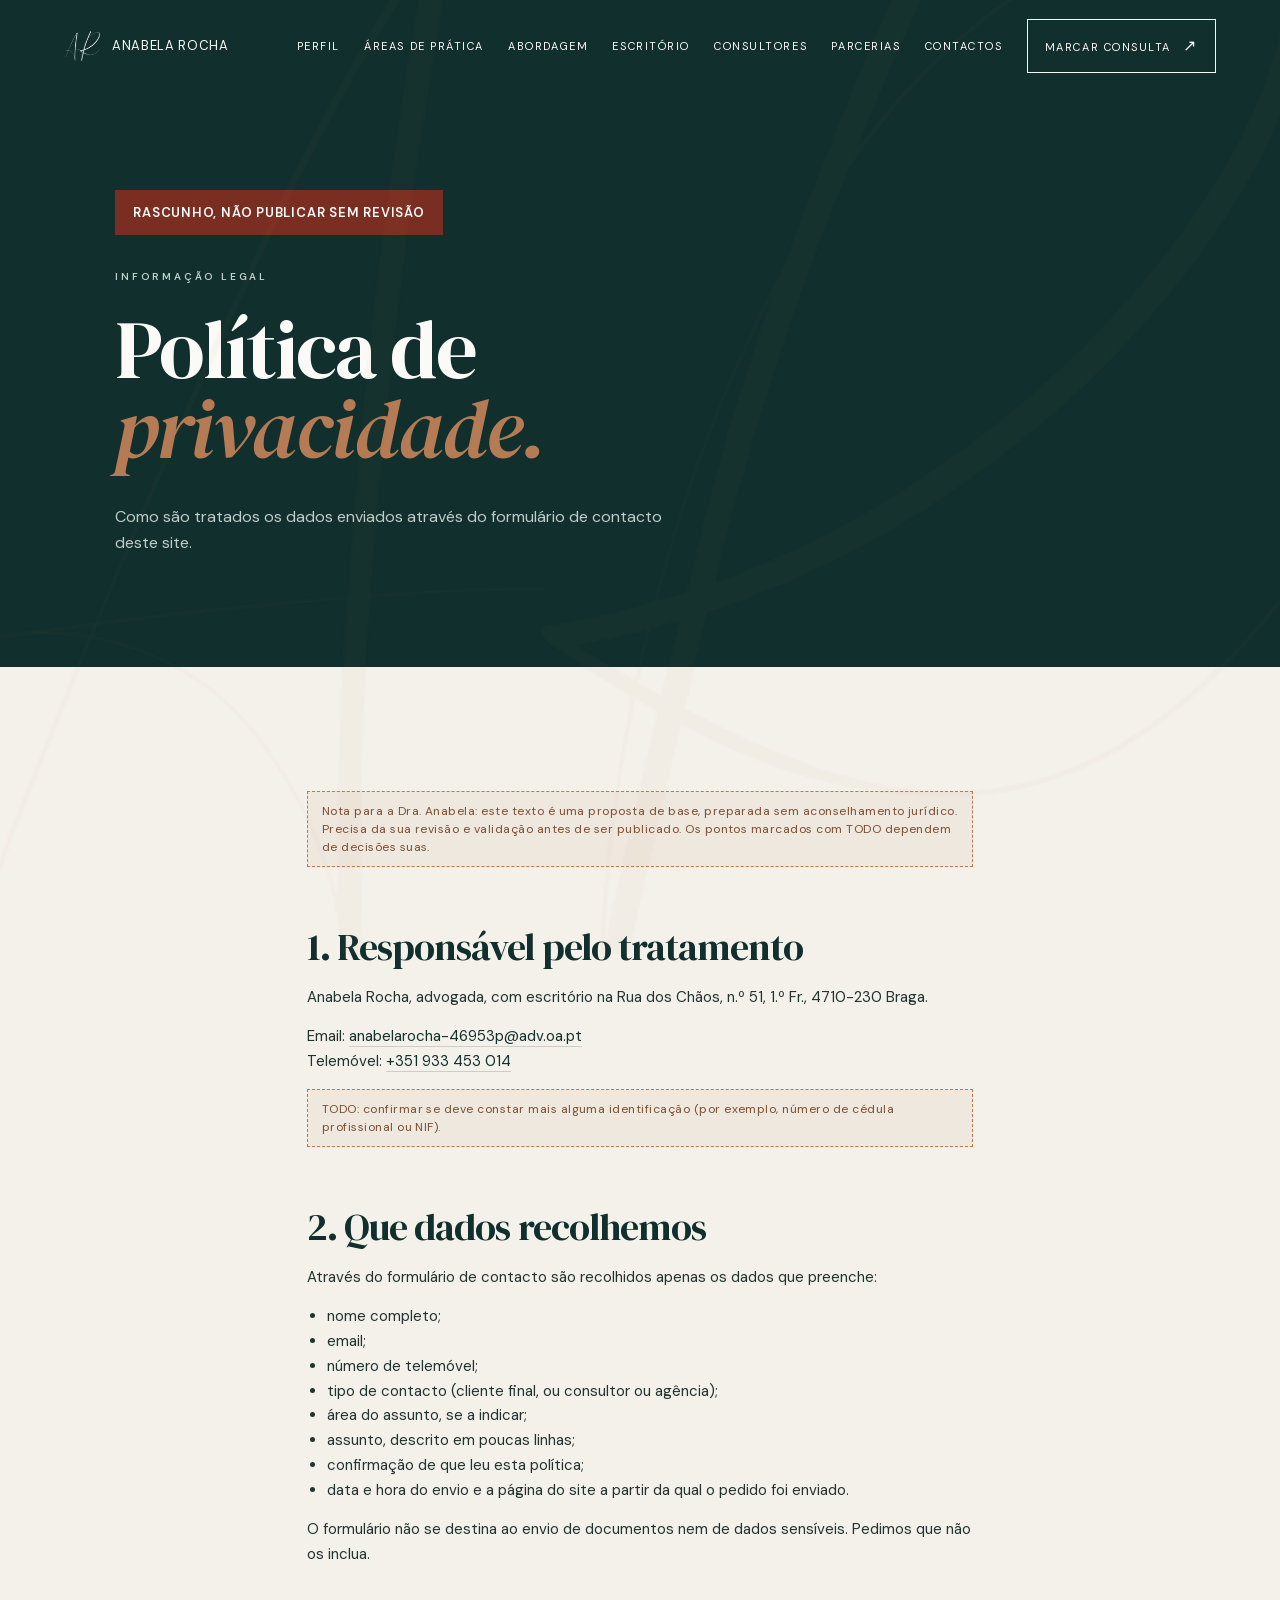
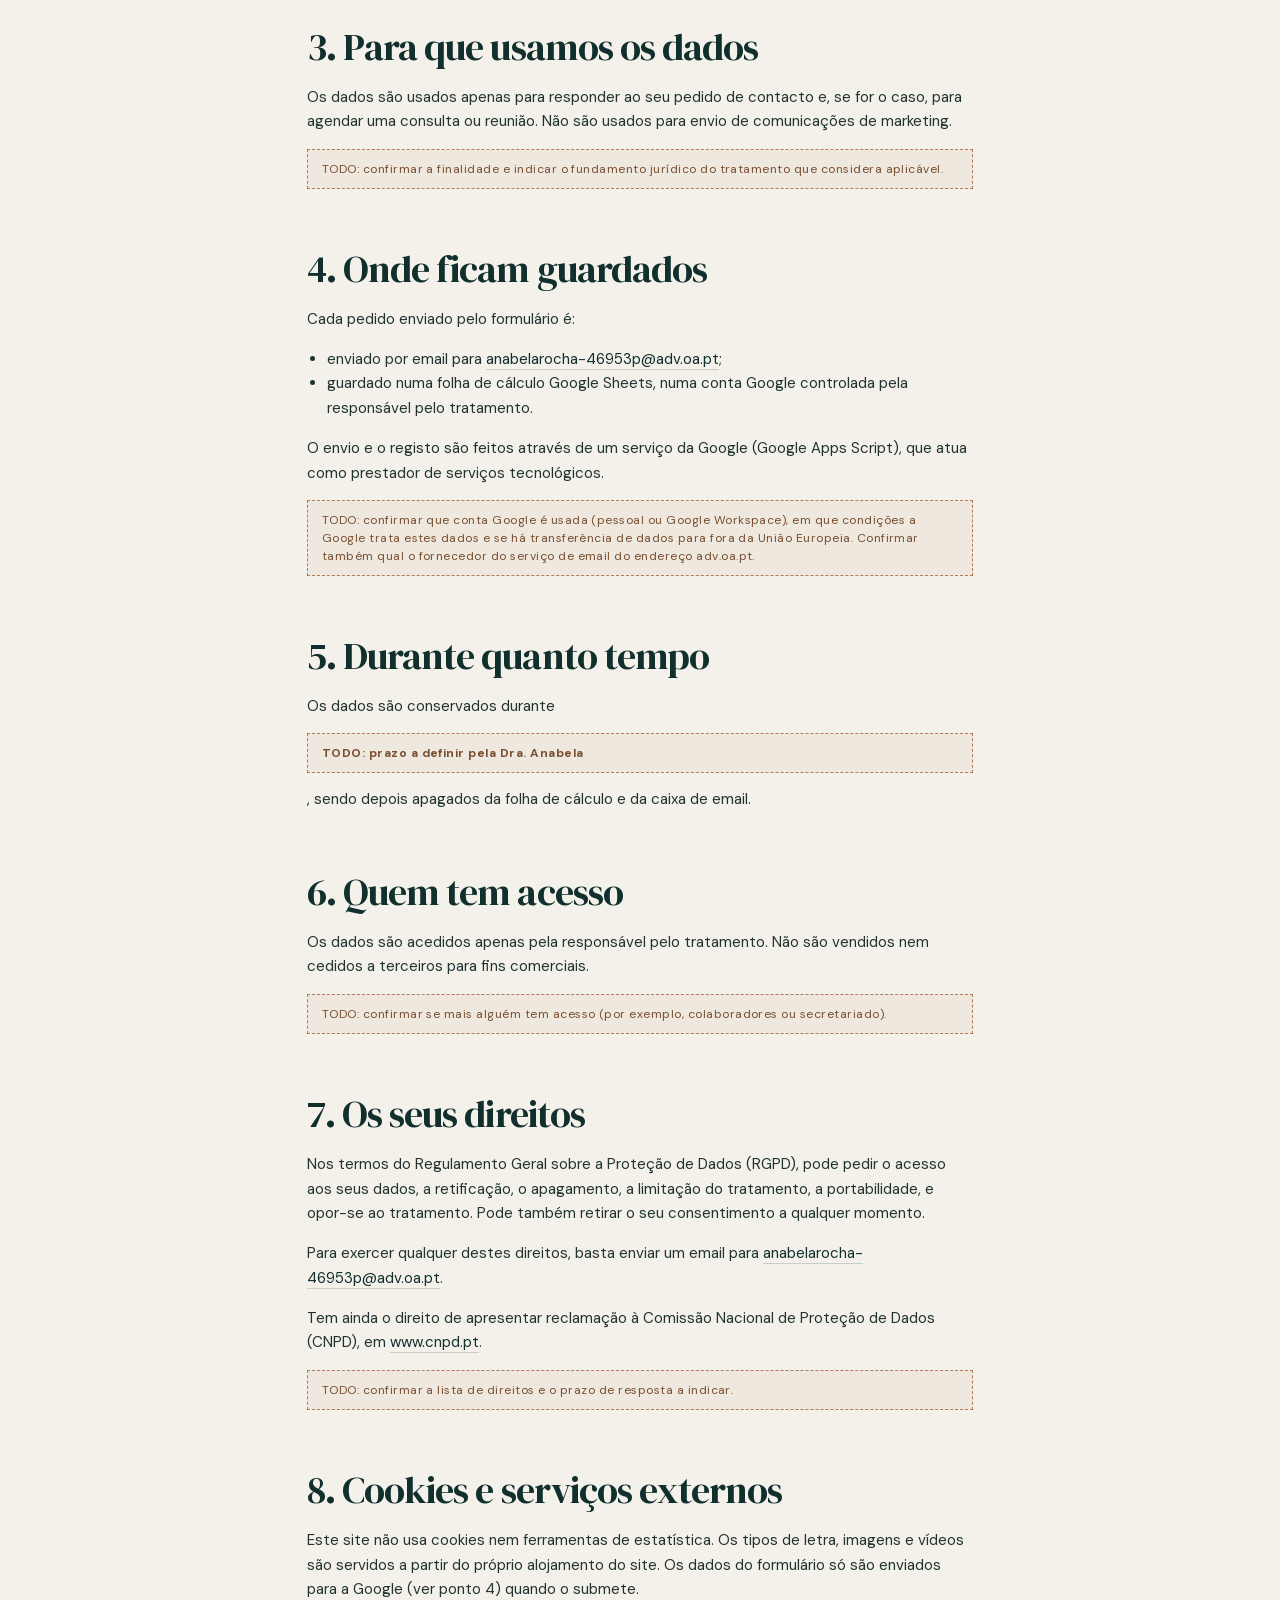
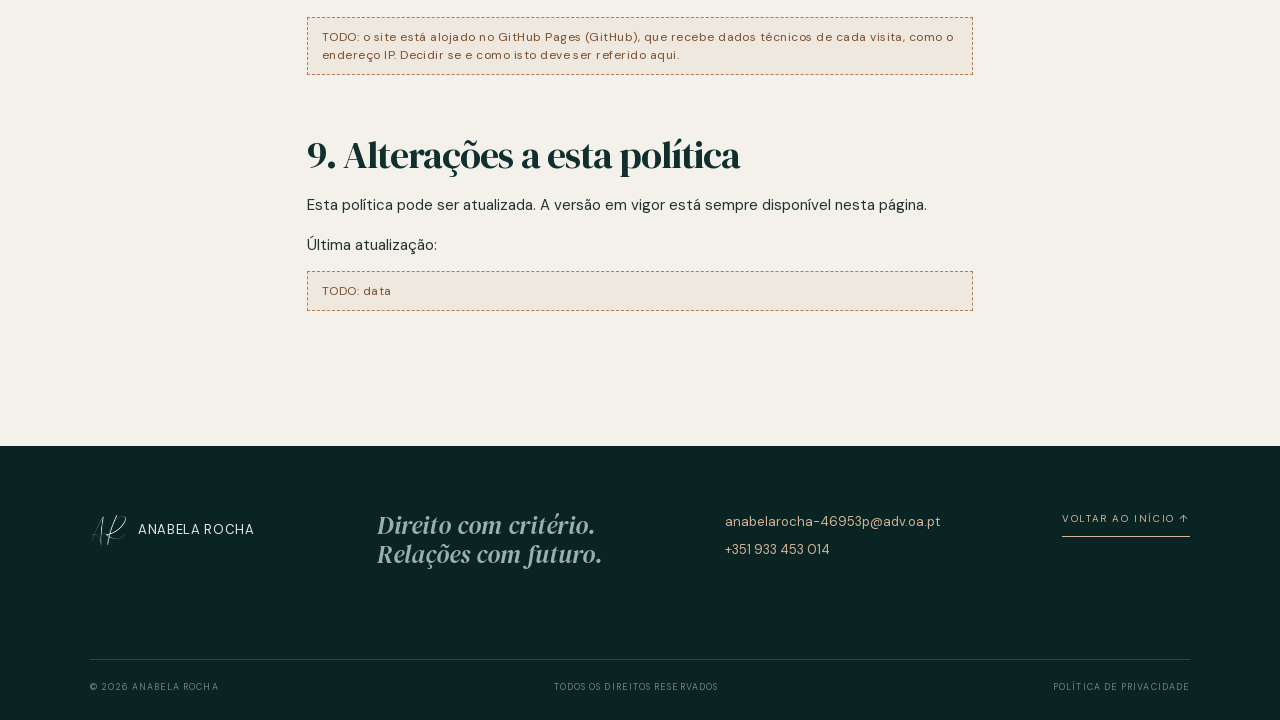
==== privacidade.html @ 93b58cb2 "Add contact form, privacy page and local web assets - Contact form wired to Google Apps Script (endp" ====
<!doctype html>
<html lang="pt-PT">
<head>
  <meta charset="UTF-8" />
  <meta name="viewport" content="width=device-width, initial-scale=1.0" />
  <!-- Rascunho: não indexar enquanto não for revisto pela Dra. Anabela. Retirar esta linha depois da revisão. -->
  <meta name="robots" content="noindex" />
  <meta name="description" content="Política de privacidade do site de Anabela Rocha, advogada." />
  <title>Política de privacidade | Anabela Rocha</title>
  <link rel="stylesheet" href="styles.css" />
</head>
<body>
  <header class="site-header" data-header>
    <a class="wordmark" href="index.html" aria-label="Anabela Rocha, início">
      <img src="assets/monograma-ar-branco.png" alt="" />
      <span class="wordmark-name">Anabela Rocha</span>
    </a>
    <button class="menu-toggle" type="button" aria-expanded="false" aria-controls="site-nav" aria-label="Abrir menu">
      <span></span><span></span>
    </button>
    <nav id="site-nav" class="site-nav" aria-label="Navegação principal">
      <a href="index.html#perfil">Perfil</a>
      <a href="index.html#pratica">Áreas de prática</a>
      <a href="index.html#metodo">Abordagem</a>
      <a href="index.html#escritorio">Escritório</a>
      <a href="index.html#consultores">Consultores</a>
      <a href="index.html#parcerias">Parcerias</a>
      <!-- Opiniões: escondida até a Dra. Anabela validar (limites da Ordem a testemunhos ainda por verificar). <a href="opinioes.html">Opiniões</a> -->
      <a href="index.html#consulta">Contactos</a>
      <a class="nav-cta" href="index.html#consulta">Marcar consulta <span>↗</span></a>
    </nav>
  </header>

  <main>
    <section class="page-hero section-dark">
      <p class="draft-banner">Rascunho, não publicar sem revisão</p>
      <p class="eyebrow light">Informação legal</p>
      <h1>Política de<br /><em>privacidade.</em></h1>
      <p class="lead">Como são tratados os dados enviados através do formulário de contacto deste site.</p>
    </section>

    <article class="page-body">
      <p class="todo">Nota para a Dra. Anabela: este texto é uma proposta de base, preparada sem aconselhamento jurídico. Precisa da sua revisão e validação antes de ser publicado. Os pontos marcados com TODO dependem de decisões suas.</p>

      <h2>1. Responsável pelo tratamento</h2>
      <p>Anabela Rocha, advogada, com escritório na Rua dos Chãos, n.º 51, 1.º Fr., 4710-230 Braga.</p>
      <p>Email: <a href="mailto:anabelarocha-46953p@adv.oa.pt">anabelarocha-46953p@adv.oa.pt</a><br />Telemóvel: <a href="tel:+351933453014">+351 933 453 014</a></p>
      <p class="todo">TODO: confirmar se deve constar mais alguma identificação (por exemplo, número de cédula profissional ou NIF).</p>

      <h2>2. Que dados recolhemos</h2>
      <p>Através do formulário de contacto são recolhidos apenas os dados que preenche:</p>
      <ul>
        <li>nome completo;</li>
        <li>email;</li>
        <li>número de telemóvel;</li>
        <li>tipo de contacto (cliente final, ou consultor ou agência);</li>
        <li>área do assunto, se a indicar;</li>
        <li>assunto, descrito em poucas linhas;</li>
        <li>confirmação de que leu esta política;</li>
        <li>data e hora do envio e a página do site a partir da qual o pedido foi enviado.</li>
      </ul>
      <p>O formulário não se destina ao envio de documentos nem de dados sensíveis. Pedimos que não os inclua.</p>

      <h2>3. Para que usamos os dados</h2>
      <p>Os dados são usados apenas para responder ao seu pedido de contacto e, se for o caso, para agendar uma consulta ou reunião. Não são usados para envio de comunicações de marketing.</p>
      <p class="todo">TODO: confirmar a finalidade e indicar o fundamento jurídico do tratamento que considera aplicável.</p>

      <h2>4. Onde ficam guardados</h2>
      <p>Cada pedido enviado pelo formulário é:</p>
      <ul>
        <li>enviado por email para <a href="mailto:anabelarocha-46953p@adv.oa.pt">anabelarocha-46953p@adv.oa.pt</a>;</li>
        <li>guardado numa folha de cálculo Google Sheets, numa conta Google controlada pela responsável pelo tratamento.</li>
      </ul>
      <p>O envio e o registo são feitos através de um serviço da Google (Google Apps Script), que atua como prestador de serviços tecnológicos.</p>
      <p class="todo">TODO: confirmar que conta Google é usada (pessoal ou Google Workspace), em que condições a Google trata estes dados e se há transferência de dados para fora da União Europeia. Confirmar também qual o fornecedor do serviço de email do endereço adv.oa.pt.</p>

      <h2>5. Durante quanto tempo</h2>
      <p>Os dados são conservados durante <strong class="todo">TODO: prazo a definir pela Dra. Anabela</strong>, sendo depois apagados da folha de cálculo e da caixa de email.</p>

      <h2>6. Quem tem acesso</h2>
      <p>Os dados são acedidos apenas pela responsável pelo tratamento. Não são vendidos nem cedidos a terceiros para fins comerciais.</p>
      <p class="todo">TODO: confirmar se mais alguém tem acesso (por exemplo, colaboradores ou secretariado).</p>

      <h2>7. Os seus direitos</h2>
      <p>Nos termos do Regulamento Geral sobre a Proteção de Dados (RGPD), pode pedir o acesso aos seus dados, a retificação, o apagamento, a limitação do tratamento, a portabilidade, e opor-se ao tratamento. Pode também retirar o seu consentimento a qualquer momento.</p>
      <p>Para exercer qualquer destes direitos, basta enviar um email para <a href="mailto:anabelarocha-46953p@adv.oa.pt">anabelarocha-46953p@adv.oa.pt</a>.</p>
      <p>Tem ainda o direito de apresentar reclamação à Comissão Nacional de Proteção de Dados (CNPD), em <a href="https://www.cnpd.pt" target="_blank" rel="noopener">www.cnpd.pt</a>.</p>
      <p class="todo">TODO: confirmar a lista de direitos e o prazo de resposta a indicar.</p>

      <h2>8. Cookies e serviços externos</h2>
      <p>Este site não usa cookies nem ferramentas de estatística. Os tipos de letra, imagens e vídeos são servidos a partir do próprio alojamento do site. Os dados do formulário só são enviados para a Google (ver ponto 4) quando o submete.</p>
      <p class="todo">TODO: o site está alojado no GitHub Pages (GitHub), que recebe dados técnicos de cada visita, como o endereço IP. Decidir se e como isto deve ser referido aqui.</p>

      <h2>9. Alterações a esta política</h2>
      <p>Esta política pode ser atualizada. A versão em vigor está sempre disponível nesta página.</p>
      <p>Última atualização: <span class="todo">TODO: data</span></p>
    </article>
  </main>

  <footer class="site-footer"><div class="footer-top"><a class="wordmark footer-wordmark" href="index.html"><img src="assets/monograma-ar-branco.png" alt="" /><span class="wordmark-name">Anabela Rocha</span></a><p>Direito com critério.<br />Relações com futuro.</p><div class="footer-contacts"><a href="mailto:anabelarocha-46953p@adv.oa.pt">anabelarocha-46953p@adv.oa.pt</a><a href="tel:+351933453014">+351 933 453 014</a><!-- LinkedIn escondido até haver URL. Para mostrar, trocar o href e tirar este comentário: <a href="TODO-URL-LINKEDIN" target="_blank" rel="noopener">LinkedIn</a> --></div><a class="text-link" href="#">Voltar ao início ↑</a></div><div class="footer-bottom"><span>© 2026 Anabela Rocha</span><span>Todos os direitos reservados</span><a href="privacidade.html" aria-current="page">Política de privacidade</a></div></footer>
  <script src="script.js"></script>
</body>
</html>
---- styles.css ----
@font-face{font-family:'DM Sans';font-style:normal;font-weight:400 700;font-display:swap;src:url(assets/fonts/dm-sans-normal-latin-ext.woff2) format('woff2');unicode-range:U+0100-02BA, U+02BD-02C5, U+02C7-02CC, U+02CE-02D7, U+02DD-02FF, U+0304, U+0308, U+0329, U+1D00-1DBF, U+1E00-1E9F, U+1EF2-1EFF, U+2020, U+20A0-20AB, U+20AD-20C4, U+2113, U+2C60-2C7F, U+A720-A7FF}
@font-face{font-family:'DM Sans';font-style:normal;font-weight:400 700;font-display:swap;src:url(assets/fonts/dm-sans-normal-latin.woff2) format('woff2');unicode-range:U+0000-00FF, U+0131, U+0152-0153, U+02BB-02BC, U+02C6, U+02DA, U+02DC, U+0304, U+0308, U+0329, U+2000-206F, U+20AC, U+2122, U+2191, U+2193, U+2212, U+2215, U+FEFF, U+FFFD}
@font-face{font-family:'DM Serif Display';font-style:italic;font-weight:400;font-display:swap;src:url(assets/fonts/dm-serif-display-italic-latin-ext.woff2) format('woff2');unicode-range:U+0100-02BA, U+02BD-02C5, U+02C7-02CC, U+02CE-02D7, U+02DD-02FF, U+0304, U+0308, U+0329, U+1D00-1DBF, U+1E00-1E9F, U+1EF2-1EFF, U+2020, U+20A0-20AB, U+20AD-20C4, U+2113, U+2C60-2C7F, U+A720-A7FF}
@font-face{font-family:'DM Serif Display';font-style:italic;font-weight:400;font-display:swap;src:url(assets/fonts/dm-serif-display-italic-latin.woff2) format('woff2');unicode-range:U+0000-00FF, U+0131, U+0152-0153, U+02BB-02BC, U+02C6, U+02DA, U+02DC, U+0304, U+0308, U+0329, U+2000-206F, U+20AC, U+2122, U+2191, U+2193, U+2212, U+2215, U+FEFF, U+FFFD}
@font-face{font-family:'DM Serif Display';font-style:normal;font-weight:400;font-display:swap;src:url(assets/fonts/dm-serif-display-normal-latin-ext.woff2) format('woff2');unicode-range:U+0100-02BA, U+02BD-02C5, U+02C7-02CC, U+02CE-02D7, U+02DD-02FF, U+0304, U+0308, U+0329, U+1D00-1DBF, U+1E00-1E9F, U+1EF2-1EFF, U+2020, U+20A0-20AB, U+20AD-20C4, U+2113, U+2C60-2C7F, U+A720-A7FF}
@font-face{font-family:'DM Serif Display';font-style:normal;font-weight:400;font-display:swap;src:url(assets/fonts/dm-serif-display-normal-latin.woff2) format('woff2');unicode-range:U+0000-00FF, U+0131, U+0152-0153, U+02BB-02BC, U+02C6, U+02DA, U+02DC, U+0304, U+0308, U+0329, U+2000-206F, U+20AC, U+2122, U+2191, U+2193, U+2212, U+2215, U+FEFF, U+FFFD}
 .hero-portrait{isolation:isolate;box-shadow:18px 18px 0 rgba(180,123,84,.16)}.hero-portrait::before{content:"";position:absolute;z-index:-1;inset:-13px -13px 13px 13px;border:1px solid rgba(208,177,148,.55);pointer-events:none}.hero-portrait::after{content:"AR · 2026";position:absolute;z-index:3;top:22px;right:-38px;color:#d7b495;font-size:9px;letter-spacing:.18em;writing-mode:vertical-rl;transform:rotate(180deg);opacity:.9}.hero-carousel .carousel-slide::after{content:"";position:absolute;inset:0;border:1px solid rgba(255,255,255,.18);pointer-events:none}.hero-carousel .portrait-caption{padding-left:14px;padding-right:14px;background:linear-gradient(transparent,rgba(7,25,24,.5))}
@media(max-width:760px){.hero-portrait{box-shadow:12px 12px 0 rgba(180,123,84,.16)}.hero-portrait::before{inset:-9px -9px 9px 9px}.hero-portrait::after{right:-27px;top:16px;font-size:8px}}
@media(max-width:760px){.hero-carousel{height:330px}.office-video-secondary{height:270px}.office-video-secondary video{object-position:center 75%}}
 .hero-carousel{height:500px}.hero-carousel .carousel-slide{position:absolute;inset:0;opacity:0;filter:blur(5px);transform:scale(1.025);transition:opacity 1.2s ease,filter 1.2s ease,transform 1.2s ease}.hero-carousel .carousel-slide.is-active{opacity:1;filter:blur(0);transform:scale(1)}.hero-carousel .carousel-slide img{width:100%;height:100%;object-fit:cover;object-position:center center}.office-video-secondary{height:330px}.office-video-secondary video{object-position:center center}
 .office-video-secondary{display:block;position:relative;height:160px;overflow:hidden;background:var(--ink)}.office-video-secondary video{width:100%;height:100%;object-fit:cover;filter:saturate(.82);transition:transform .8s cubic-bezier(.2,.7,.2,1)}.office-video-secondary:hover video{transform:scale(1.04)}.office-video-secondary span{position:absolute;left:18px;bottom:15px;color:var(--white);font-size:9px;letter-spacing:.14em;text-transform:uppercase}
 .scroll-progress{position:fixed;z-index:20;top:0;left:0;width:100%;height:2px;background:var(--copper);transform:scaleX(0);transform-origin:left center;pointer-events:none}
@keyframes float-in{from{opacity:0;transform:translateY(28px)}to{opacity:1;transform:translateY(0)}}.hero-foot{animation:float-in 1.2s .8s both}.hero-portrait{animation:hero-drift 8s ease-in-out infinite alternate}@keyframes hero-drift{from{transform:translateY(0)}to{transform:translateY(-12px)}}.practice-item{transition:padding-left .35s ease,background .35s ease}.practice-item:hover{padding-left:15px;background:rgba(255,255,255,.025)}.principles div{transition:transform .4s ease}.principles div:hover{transform:translateY(-8px)}@media(prefers-reduced-motion:reduce){.hero-portrait,.hero-foot{animation:none}.practice-item,.principles div{transition:none}}
 .office-section{background:var(--paper-warm);overflow:hidden}.office-shell{max-width:1280px;margin:0 auto;padding:125px clamp(24px,6vw,88px) 140px}.office-label{margin-bottom:65px}.office-heading{display:grid;grid-template-columns:1.2fr .8fr;align-items:end;margin-left:14%;margin-bottom:75px}.office-heading h2{font-size:clamp(55px,6vw,88px);color:var(--ink)}.office-heading>p:last-child{max-width:310px;margin:0 0 4px;color:var(--muted)}.office-layout{display:grid;grid-template-columns:1.4fr .6fr;gap:8%;margin-left:14%}.office-media{min-width:0}.office-video-wrap{height:430px;position:relative;overflow:hidden;background:var(--ink)}.office-video-wrap video{width:100%;height:100%;object-fit:cover;opacity:.83;filter:saturate(.75);transition:transform 1.2s cubic-bezier(.2,.7,.2,1)}.office-video-wrap:hover video{transform:scale(1.04)}.media-tag,.media-play{position:absolute;color:var(--white);font-size:10px;letter-spacing:.16em;text-transform:uppercase}.media-tag{left:25px;bottom:22px}.media-play{right:25px;top:22px;color:var(--copper);font-size:17px}.office-photo-grid{display:grid;grid-template-columns:1.3fr .7fr;gap:15px;margin-top:15px}.office-photo-grid img{width:100%;height:160px;object-fit:cover;filter:saturate(.78);transition:filter .4s,transform .7s}.office-photo-grid img:hover{filter:saturate(1);transform:translateY(-6px)}.office-details{display:flex;flex-direction:column;justify-content:space-between;padding:8px 0 0}.office-number{margin:0;color:var(--copper);font:italic 23px/1.1 var(--serif)}.office-address,.office-contact{border-top:1px solid var(--line);padding-top:15px}.office-address h3{margin:25px 0 10px;color:var(--ink);font:normal clamp(25px,2.4vw,34px)/1.1 var(--serif)}.office-address p,.office-contact p{margin:0 0 20px;color:var(--muted);font-size:14px}.office-contact a{color:var(--ink);font-size:13px;border-bottom:1px solid var(--ink)}.map-link{display:inline-block;padding:13px 15px;border:1px solid var(--ink);color:var(--ink);font-size:10px;letter-spacing:.14em;text-transform:uppercase;transition:background .3s,color .3s}.map-link:hover{background:var(--ink);color:var(--white)}.map-link span{margin-left:15px;font-size:15px}.office-section .reveal{transition-duration:1s}.office-section .reveal-delay{transition-delay:.2s}
@media(max-width:760px){.office-shell{padding:85px 24px 95px}.office-heading{display:block;margin-left:0;margin-bottom:55px}.office-heading>p:last-child{margin-top:28px}.office-layout{display:block;margin-left:0}.office-video-wrap{height:330px}.office-photo-grid img{height:125px}.office-details{gap:48px;margin-top:48px}.office-number{font-size:20px}}
 .site-header.scrolled .wordmark img{filter:brightness(0) saturate(100%)}
:root{--ink:#102f2d;--ink-deep:#0a2423;--paper:#f4f1eb;--paper-warm:#e9e4da;--copper:#b47b54;--text:#213330;--muted:#6d7975;--line:rgba(16,47,45,.18);--white:#fbfaf6;--serif:'DM Serif Display',Georgia,serif;--sans:'DM Sans',sans-serif}*{box-sizing:border-box}html{scroll-behavior:smooth}body{margin:0;background:var(--paper);color:var(--text);font-family:var(--sans);font-size:15px;line-height:1.65;-webkit-font-smoothing:antialiased}a{color:inherit;text-decoration:none}img{display:block;max-width:100%}button,input,select,textarea{font:inherit}button{cursor:pointer}.site-header{position:fixed;z-index:10;top:0;left:0;width:100%;height:92px;padding:0 clamp(24px,5vw,76px);display:flex;align-items:center;justify-content:space-between;color:var(--white);transition:background .3s,color .3s,height .3s}.site-header.scrolled{height:72px;background:rgba(244,241,235,.95);backdrop-filter:blur(12px);color:var(--ink);box-shadow:0 1px 0 var(--line)}.wordmark{display:flex;align-items:center;gap:11px}.wordmark-mark{width:35px;height:35px;border:1px solid currentColor;display:grid;place-items:center;font:16px var(--serif);font-style:italic}.wordmark-name{font-size:13px;line-height:1.05;letter-spacing:.05em;text-transform:uppercase}.wordmark-name small{display:block;margin-top:5px;font-size:8px;letter-spacing:.24em;font-weight:500;opacity:.72}.site-nav{display:flex;align-items:center;gap:clamp(16px,1.9vw,34px);font-size:11px;letter-spacing:.14em;text-transform:uppercase}.site-nav>a{white-space:nowrap}.site-nav>a:not(.nav-cta){position:relative}.site-nav>a:not(.nav-cta)::after{content:"";position:absolute;bottom:-7px;left:0;width:0;height:1px;background:currentColor;transition:width .25s}.site-nav>a:not(.nav-cta):hover::after{width:100%}.nav-cta{padding:13px 17px;border:1px solid currentColor}.nav-cta span,.text-link span{margin-left:8px;font-size:16px}.menu-toggle{display:none;background:transparent;border:0;color:currentColor}.hero{min-height:100vh;position:relative;display:grid;grid-template-columns:1.05fr .95fr;align-items:center;padding:150px clamp(24px,9vw,140px) 100px;background:var(--ink);color:var(--white);overflow:hidden}.hero::after{content:"";position:absolute;width:48vw;height:48vw;border:1px solid rgba(255,255,255,.1);border-radius:50%;right:-19vw;top:-14vw}.hero-content{position:relative;z-index:1;max-width:600px}.eyebrow{margin:0 0 24px;color:var(--copper);font-size:10px;font-weight:600;letter-spacing:.28em;text-transform:uppercase}.eyebrow.light{color:#bfcfca}.hero h1,h2{font:normal clamp(54px,7vw,104px)/.93 var(--serif);letter-spacing:-.025em;margin:0}.hero h1 em,h2 em{color:var(--copper);font-style:italic}.hero-intro{max-width:400px;margin:36px 0 32px;color:#c0ceca;font-size:16px;font-weight:400}.text-link{display:inline-block;font-size:11px;letter-spacing:.16em;text-transform:uppercase;border-bottom:1px solid currentColor;padding-bottom:8px}.light-link{color:var(--white)}.hero-aside{justify-self:end;width:min(31vw,400px);position:relative;z-index:1}.hero-portrait{position:relative}.hero-portrait img{width:100%;height:500px;object-fit:cover;filter:saturate(.65) sepia(.1)}.portrait-caption{display:flex;justify-content:space-between;padding:13px 0;color:#a5bcb6;font-size:10px;letter-spacing:.1em;text-transform:uppercase}.hero-foot{position:absolute;bottom:35px;left:clamp(24px,9vw,140px);display:flex;align-items:center;gap:12px;color:#a5bcb6;font-size:9px;letter-spacing:.2em;text-transform:uppercase}.hero-foot>span:first-child{font-size:19px}.hero-foot .line{display:block;width:70px;height:1px;background:#66807a}.section-shell{max-width:1280px;margin:0 auto;padding:130px clamp(24px,6vw,88px)}.section-label{display:flex;gap:15px;align-items:center;margin-bottom:88px;color:var(--muted);font-size:9px;font-weight:600;letter-spacing:.2em;text-transform:uppercase}.section-label span:first-child{color:var(--copper);font:italic 20px var(--serif);letter-spacing:0}.intro{background:var(--paper)}.intro-copy{padding-left:14%;max-width:1000px}.intro h2{font-size:clamp(50px,6.5vw,91px);color:var(--ink)}.intro-grid{display:grid;grid-template-columns:1fr 1fr;gap:70px;max-width:780px;margin:58px 0 0 16%}.intro-grid p{margin:0;color:var(--muted);font-size:15px}.section-dark{background:var(--ink);color:var(--white)}.practice .section-shell{padding-bottom:145px}.light-label{color:#9bb0aa}.practice-heading{display:grid;grid-template-columns:1fr 1fr;align-items:end;margin-left:14%;margin-bottom:90px}.practice-heading h2{font-size:clamp(55px,6vw,88px)}.practice-heading>p:last-child{max-width:330px;margin:0 0 5px;color:#aec1bb}.practice-list{margin-left:14%}.practice-item{display:grid;grid-template-columns:80px 1fr;gap:42px;padding:39px 0;border-top:1px solid rgba(255,255,255,.18);max-width:880px}.practice-item:last-child{border-bottom:1px solid rgba(255,255,255,.18)}.practice-number{color:var(--copper);font:italic 21px var(--serif)}.practice-item h3{margin:0 0 11px;font:normal clamp(25px,3vw,39px) var(--serif)}.practice-item p{max-width:480px;margin:0 0 18px;color:#acc0ba}.practice-item a{color:#e0c4ab;font-size:10px;letter-spacing:.13em;text-transform:uppercase}.method{background:var(--paper-warm)}.method-layout{display:grid;grid-template-columns:1fr 1.25fr;gap:12%;padding-left:14%}.method h2{font-size:clamp(50px,5vw,76px);color:var(--ink)}.large-copy{max-width:500px;margin:0 0 60px;color:var(--ink);font:normal clamp(23px,2.4vw,34px)/1.22 var(--serif)}.principles{display:grid;grid-template-columns:repeat(3,1fr);gap:25px}.principles div{border-top:1px solid var(--line);padding-top:13px}.principles span{color:var(--copper);font-size:10px;letter-spacing:.1em}.principles h3{margin:35px 0 11px;color:var(--ink);font:normal 21px var(--serif)}.principles p{margin:0;color:var(--muted);font-size:13px;line-height:1.5}.contact .section-shell{padding-top:140px;padding-bottom:130px}.contact-layout{display:grid;grid-template-columns:1fr 1fr;gap:15%}.contact-heading h2{font-size:clamp(60px,7vw,100px)}.contact-heading>p:not(.eyebrow){max-width:330px;margin:37px 0;color:#aec1bb}.contact-details{display:flex;flex-direction:column;align-items:flex-start;gap:7px;margin-top:45px;color:#e0c4ab;font-size:13px}.contact-details a{border-bottom:1px solid rgba(224,196,171,.45)}.consult-form{display:flex;flex-direction:column;gap:22px;padding-top:25px}.consult-form label{color:#a4b8b2;font-size:10px;letter-spacing:.16em;text-transform:uppercase}.consult-form input,.consult-form select,.consult-form textarea{display:block;width:100%;margin-top:8px;padding:12px 0;border:0;border-bottom:1px solid rgba(255,255,255,.3);border-radius:0;background:transparent;color:var(--white);outline:0;font-size:14px;letter-spacing:0;text-transform:none;resize:vertical}.consult-form select{color:#a4b8b2}.consult-form option{color:var(--ink)}.consult-form input:focus,.consult-form select:focus,.consult-form textarea:focus{border-bottom-color:var(--copper)}.consult-form input::placeholder,.consult-form textarea::placeholder{color:#718681}.submit-button{align-self:flex-start;margin-top:10px;padding:15px 22px;border:1px solid #d7b495;background:transparent;color:#e8cdb5;font-size:10px;letter-spacing:.15em;text-transform:uppercase}.submit-button:hover{background:#d7b495;color:var(--ink)}.submit-button span{margin-left:20px;font-size:15px}.form-note{margin:0;color:#718681;font-size:11px}.site-footer{padding:65px clamp(24px,6vw,88px) 25px;background:var(--ink-deep);color:#e4e9e4}.footer-top{display:flex;align-items:flex-start;justify-content:space-between;max-width:1100px;margin:0 auto 90px}.footer-wordmark{align-self:flex-start}.footer-top>p{margin:0;color:#9bb0aa;font:italic 25px/1.15 var(--serif)}.footer-top>.text-link{font-size:10px;color:#d2b49a}.footer-bottom{display:flex;justify-content:space-between;max-width:1100px;margin:auto;padding-top:20px;border-top:1px solid rgba(255,255,255,.15);color:#6f8580;font-size:9px;letter-spacing:.12em;text-transform:uppercase}.reveal{opacity:0;transform:translateY(20px);transition:opacity .75s ease,transform .75s ease}.reveal.visible{opacity:1;transform:none}.reveal-delay{transition-delay:.15s}@media(max-width:760px){.site-header{height:75px}.site-header.scrolled{height:65px}.hero{min-height:auto;grid-template-columns:1fr;padding:135px 24px 85px}.hero h1{font-size:57px}.hero-aside{width:72%;margin:60px 0 0 auto}.hero-portrait img{height:330px}.hero-foot{left:24px;bottom:28px}.section-shell{padding:85px 24px}.section-label{margin-bottom:60px}.intro-copy,.practice-heading,.practice-list,.method-layout{padding-left:0;margin-left:0}.intro-grid{grid-template-columns:1fr;gap:18px;margin:42px 0 0}.practice-heading{display:block;margin-bottom:60px}.practice-heading>p:last-child{margin-top:30px}.practice-item{grid-template-columns:38px 1fr;gap:14px}.practice-item h3{font-size:28px}.method-layout{grid-template-columns:1fr;gap:55px}.principles{grid-template-columns:1fr;gap:29px}.principles h3{margin-top:18px}.contact-layout{grid-template-columns:1fr;gap:60px}.contact .section-shell{padding-top:90px;padding-bottom:90px}.footer-top{display:grid;grid-template-columns:1fr 1fr;gap:38px;margin-bottom:65px}.footer-top>.text-link{grid-column:1/-1}.footer-bottom{flex-wrap:wrap;gap:12px}.footer-bottom span:last-child{width:100%}}@media(prefers-reduced-motion:reduce){html{scroll-behavior:auto}.reveal{transition:none}}
@media(prefers-reduced-motion:reduce){html{scroll-behavior:auto}.reveal{transition:none}}
.wordmark img{width:37px;height:37px;object-fit:contain}.visual-story{display:grid;grid-template-columns:1fr 1fr;min-height:680px;background:var(--ink-deep);color:var(--white)}.visual-story-image{min-height:520px}.visual-story-image img{width:100%;height:100%;object-fit:cover;filter:saturate(.75)}.visual-story-copy{align-self:center;padding:70px clamp(30px,7vw,100px)}.visual-story-copy h2{font-size:clamp(50px,5vw,78px)}.visual-story-copy>p:not(.eyebrow){max-width:340px;margin:35px 0;color:#aec1bb}.visual-story-video{grid-column:1/-1;position:relative;height:260px;overflow:hidden;background:#071c1c}.visual-story-video video{width:100%;height:100%;object-fit:cover;opacity:.62;filter:saturate(.7)}.visual-story-video span{position:absolute;left:clamp(24px,6vw,88px);bottom:24px;color:#e3c3a8;font-size:10px;letter-spacing:.15em;text-transform:uppercase}@media(max-width:760px){.visual-story{display:block}.visual-story-image{height:430px;min-height:0}.visual-story-copy{padding:80px 24px}.visual-story-video{height:210px}.visual-story-video span{left:24px}}
@media(max-width:1240px){.site-nav{position:absolute;top:100%;left:0;width:100%;display:none;flex-direction:column;align-items:stretch;gap:0;padding:15px 24px 25px;background:var(--paper);color:var(--ink);box-shadow:0 10px 18px rgba(0,0,0,.08)}.site-nav.open{display:flex}.site-nav>a{padding:14px 0}.site-nav .nav-cta{margin-top:8px;text-align:center}.menu-toggle{display:flex;flex-direction:column;gap:6px}.menu-toggle span{display:block;width:25px;height:1px;background:currentColor}}
body::after{content:"";position:fixed;z-index:5;inset:0;background:url(assets/monograma-ar.png) center/cover no-repeat;opacity:.04;pointer-events:none;transform:translate3d(0,calc(var(--scroll,0) * -6vh),0) scale(1.12) rotate(calc(var(--scroll,0) * 3deg))}
.todo{margin:0;padding:10px 14px;border:1px dashed var(--copper);color:#e0c4ab;font-size:12px;letter-spacing:.04em;line-height:1.5}.visual-story-placeholder{display:grid;place-items:center;padding:30px;background:repeating-linear-gradient(135deg,#0f2f2e 0 14px,#123634 14px 28px);text-align:center}
.form-trap{position:absolute;left:-9999px;width:1px;height:1px;overflow:hidden}.consult-form{position:relative}.form-field .field-hint{margin:8px 0 0;color:#d7b495;font-size:12px}.consult-form .consent{display:flex;gap:12px;align-items:flex-start;font-size:12px;letter-spacing:.02em;line-height:1.5;text-transform:none}.consult-form .consent input{width:auto;flex:none;margin:3px 0 0;accent-color:var(--copper)}.consent a{color:#e0c4ab;border-bottom:1px solid rgba(224,196,171,.45)}.submit-button:disabled{opacity:.6;cursor:wait}.form-note{font-size:12px}.form-note.is-success{color:#d7b495}.form-note.is-error{color:#f2b2a8}
.footer-contacts{display:flex;flex-direction:column;gap:6px;color:#d2b49a;font-size:13px}.footer-contacts a:hover,.footer-bottom a:hover{color:var(--white)}@media(max-width:760px){.footer-contacts{grid-column:1/-1;word-break:break-word}.contact-details{word-break:break-word}}
.page-hero{padding:190px clamp(24px,9vw,140px) 110px}.page-hero h1{max-width:900px;margin:0;font:normal clamp(50px,6.5vw,96px)/.95 var(--serif);letter-spacing:-.025em}.page-hero h1 em{color:var(--copper);font-style:italic}.page-hero .lead{max-width:560px;margin:36px 0 0;color:#c0ceca;font-size:16px}.page-hero .todo{display:inline-block;margin-top:28px}.page-body{max-width:820px;margin:0 auto;padding:110px clamp(24px,6vw,88px) 120px;color:var(--text)}.page-body h2{margin:60px 0 16px;color:var(--ink);font-size:clamp(28px,3vw,38px);line-height:1.1}.page-body h2:first-child{margin-top:0}.page-body ul{padding-left:20px}.page-body a{color:var(--ink);border-bottom:1px solid var(--line)}.page-body .todo{display:block;margin:14px 0;color:#7a4f31;background:rgba(180,123,84,.08)}.draft-banner{display:inline-block;margin:0 0 34px;padding:12px 18px;background:#7a2e22;color:#fff;font-size:13px;font-weight:600;letter-spacing:.06em;text-transform:uppercase}.consultant-points{display:grid;gap:18px;max-width:640px;margin:40px 0 0;padding:0;list-style:none}.consultant-points li{padding-left:28px;border-left:1px solid var(--copper);color:#d6e0dc}@media(max-width:760px){.page-hero{padding:140px 24px 80px}.page-hero h1{font-size:48px}.page-body{padding:80px 24px 90px}}
.office-photo-grid.office-video-secondary{display:block}
.consultants .section-shell{padding-bottom:140px}.consultants-layout{display:grid;grid-template-columns:1fr 1fr;gap:10%;margin-left:14%}.consultants h2{font-size:clamp(50px,5.5vw,82px)}.consultants .lead{max-width:460px;margin:0;color:#c0ceca;font-size:16px}.consultants .consultant-points{margin:34px 0 42px}.consultants-copy .todo{display:inline-block;margin-top:34px}.partners{background:var(--paper)}.partners-copy{padding-left:14%}.partners h2{font-size:clamp(50px,6vw,88px);color:var(--ink)}.partners .todo{display:inline-block;margin-top:40px;color:#7a4f31;background:rgba(180,123,84,.08)}@media(max-width:760px){.consultants-layout{display:block;margin-left:0}.consultants-copy{margin-top:45px}.partners-copy{padding-left:0}}
.split .word{display:inline-block;overflow:hidden;vertical-align:top;padding:.16em .1em .2em;margin:-.16em -.1em -.2em}.split .word>span{display:inline-block;transform:translateY(135%) rotate(4deg);transform-origin:left top;transition:transform 1.15s cubic-bezier(.19,1,.22,1);transition-delay:calc(var(--i) * 65ms)}.split.is-in .word>span{transform:none}
.section-label::after{content:"";width:0;height:1px;background:var(--copper);transition:width 1.3s cubic-bezier(.19,1,.22,1) .35s}.section-label.is-in::after{width:72px}
.media-reveal{clip-path:inset(0 0 100% 0);transition:clip-path 1.5s cubic-bezier(.77,0,.18,1)}.media-reveal>video,.media-reveal>img,.media-reveal>p{transform:scale(1.15);transition:transform 2s cubic-bezier(.19,1,.22,1)}.media-reveal.is-in{clip-path:inset(0)}.media-reveal:where(.is-in)>video,.media-reveal:where(.is-in)>img,.media-reveal:where(.is-in)>p{transform:none}
.has-glow{background-image:radial-gradient(140px circle at var(--mx,-999px) var(--my,-999px),rgba(180,123,84,.06),rgba(180,123,84,.02) 35%,transparent 55%)}
.magnetic{transition:transform .35s cubic-bezier(.19,1,.22,1),background .3s,color .3s}.hero-aside.visible{transition:transform .8s cubic-bezier(.19,1,.22,1)}
@media(prefers-reduced-motion:reduce){body::after{transform:none}.split .word>span,.media-reveal,.media-reveal>*{transform:none!important;clip-path:none!important;transition:none!important}.section-label::after{transition:none}}
.menu-toggle{padding:14px 10px;margin-right:-10px}.menu-toggle span{transition:transform .3s ease}.menu-open .menu-toggle span:first-child{transform:translateY(3.5px) rotate(45deg)}.menu-open .menu-toggle span:last-child{transform:translateY(-3.5px) rotate(-45deg)}.site-header.menu-open{background:var(--paper);color:var(--ink)}.site-header.menu-open .wordmark img{filter:brightness(0) saturate(100%)}@media(max-width:1240px){.site-nav{max-height:calc(100vh - 75px);overflow-y:auto}}
@media(max-width:760px){.hero-carousel{height:360px}.office-video-secondary{height:220px}.practice .section-shell,.consultants .section-shell{padding-bottom:85px}.site-nav>a{padding:15px 0;font-size:13px}.eyebrow{font-size:11px}.section-label{font-size:10px}.footer-bottom{font-size:10px}.consult-form label{font-size:11px}.consult-form input,.consult-form select,.consult-form textarea{font-size:16px}.consult-form .consent{font-size:13px}.consult-form .consent input{width:22px;height:22px;margin:0}.practice-item a{display:inline-block;padding:12px 0;font-size:11px}.text-link{padding-top:12px}.contact-details a,.footer-contacts a,.footer-bottom a,.office-contact a{display:inline-block;padding:9px 0 5px}.contact-details,.footer-contacts{gap:4px}.footer-wordmark{min-height:44px}}
.consult-form fieldset{display:flex;flex-direction:column;gap:22px;min-width:0;margin:0;padding:0;border:0}.consult-form fieldset[hidden],.form-success[hidden]{display:none}.form-step>legend{position:absolute;width:1px;height:1px;overflow:hidden;clip:rect(0 0 0 0);white-space:nowrap}.choice-fieldset{gap:12px!important}.choice-fieldset>legend{float:left;width:100%;margin-bottom:12px;padding:0;color:#a4b8b2;font-size:10px;letter-spacing:.16em;text-transform:uppercase}.choice-fieldset legend small{font-size:inherit;letter-spacing:inherit;text-transform:none;opacity:.75}.choice-group{display:flex;flex-wrap:wrap;gap:10px}.consult-form .choice{position:relative;font-size:0}.consult-form .choice input{position:absolute;inset:0;width:100%;height:100%;margin:0;padding:0;opacity:0;cursor:pointer}.choice span{display:inline-flex;align-items:center;min-height:44px;padding:10px 16px;border:1px solid rgba(255,255,255,.28);color:#d6e0dc;font-size:13px;letter-spacing:.02em;text-transform:none;transition:background .25s,border-color .25s,color .25s}.choice input:hover+span{border-color:#d7b495}.choice input:checked+span{background:#d7b495;border-color:#d7b495;color:var(--ink)}.choice input:focus-visible+span{outline:2px solid #d7b495;outline-offset:3px}
.form-progress,.form-step-count,.step-back,.step-nav .step-next{display:none}.step-nav{display:flex;align-items:center;gap:14px}.step-back{padding:14px 4px;border:0;background:none;color:#a4b8b2;font-size:11px;letter-spacing:.15em;text-transform:uppercase}.step-back:hover{color:var(--white)}
.is-stepped .form-progress{display:block;height:2px;background:rgba(255,255,255,.14)}.is-stepped .form-progress span{display:block;height:100%;width:33%;background:var(--copper);transition:width .5s cubic-bezier(.19,1,.22,1)}.is-stepped .form-step-count{display:block;margin:-10px 0 0;color:#a4b8b2;font-size:11px;letter-spacing:.16em;text-transform:uppercase}.is-stepped .form-step>legend{position:static;width:auto;height:auto;overflow:visible;clip:auto;white-space:normal;float:left;margin-bottom:22px;padding:0;color:var(--white);font:normal 32px/1.05 var(--serif)}.is-stepped .form-step>legend+*{clear:both}.is-stepped .step-back,.is-stepped .step-nav .step-next{display:inline-flex}.is-stepped .step-nav{margin-top:6px}.is-stepped .step-nav .submit-button{flex:1;justify-content:center;min-height:54px;margin-top:0;align-items:center}.is-stepped .form-step:not([hidden]){animation:step-in .45s cubic-bezier(.19,1,.22,1) both}@keyframes step-in{from{opacity:0;transform:translateX(18px)}to{opacity:1;transform:none}}
.consult-form{scroll-margin-top:90px}.consult-form.is-sent>:not(.form-success){display:none}.form-success{padding:34px 0 10px;border-top:1px solid var(--copper);outline:0;animation:step-in .6s cubic-bezier(.19,1,.22,1) both}.form-success h3{margin:0 0 14px;color:var(--white);font:normal clamp(34px,4vw,48px)/1.05 var(--serif)}.form-success>p:not(.eyebrow){margin:0 0 30px;color:#c0ceca;font-size:16px}.form-success .text-link{border-top:0;border-left:0;border-right:0;background:none;cursor:pointer}
.mobile-cta{display:none}@media(max-width:760px){.mobile-cta{position:fixed;z-index:9;left:0;right:0;bottom:0;display:flex;gap:10px;padding:12px 16px calc(12px + env(safe-area-inset-bottom));background:rgba(10,36,35,.94);backdrop-filter:blur(10px);box-shadow:0 -1px 0 rgba(255,255,255,.08);transform:translateY(110%);transition:transform .5s cubic-bezier(.19,1,.22,1)}.mobile-cta.is-visible{transform:none}.mobile-cta a{display:inline-flex;align-items:center;justify-content:center;min-height:50px;font-size:12px;letter-spacing:.15em;text-transform:uppercase}.mobile-cta-main{position:relative;flex:1;overflow:hidden;background:#d7b495;color:var(--ink);font-weight:600}.mobile-cta-main span{margin-left:10px;font-size:16px}.mobile-cta-main::after{content:"";position:absolute;inset:0;background:linear-gradient(110deg,transparent 30%,rgba(255,255,255,.55) 50%,transparent 70%);transform:translateX(-120%)}.mobile-cta.is-visible .mobile-cta-main::after{animation:cta-shine 1.4s .6s ease-out 1}.mobile-cta-call{padding:0 20px;border:1px solid rgba(215,180,149,.6);color:#e8cdb5}.site-footer{padding-bottom:100px}}@keyframes cta-shine{to{transform:translateX(120%)}}@media(prefers-reduced-motion:reduce){.mobile-cta,.is-stepped .form-progress span{transition:none}.mobile-cta-main::after,.is-stepped .form-step:not([hidden]),.form-success{animation:none!important}}
.consult-form:not(.is-stepped) .form-step:not(:last-of-type) .step-nav{display:none}
.is-stepped .step-nav .submit-button{background:#d7b495;color:var(--ink);font-weight:600}.is-stepped .step-nav .submit-button:hover{background:#e8cdb5}
.visual-story-image img{object-position:82% 60%}
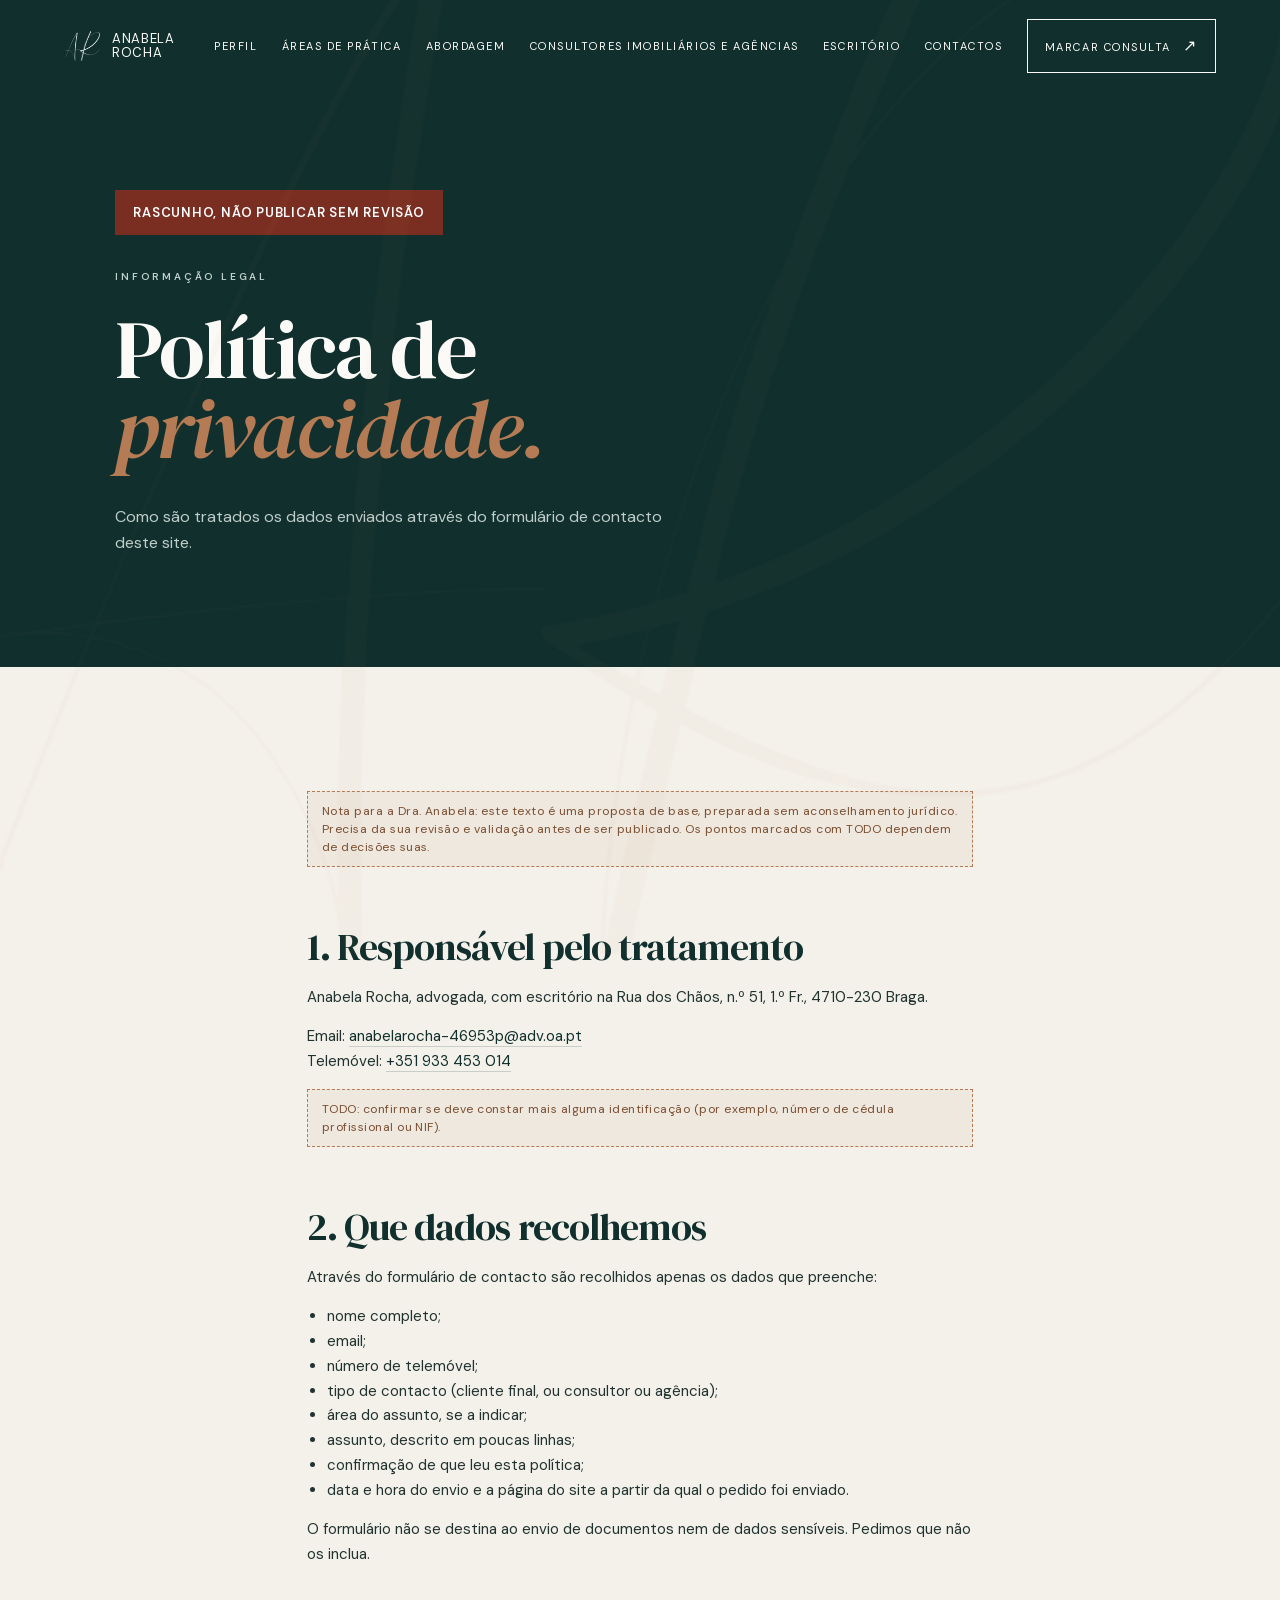
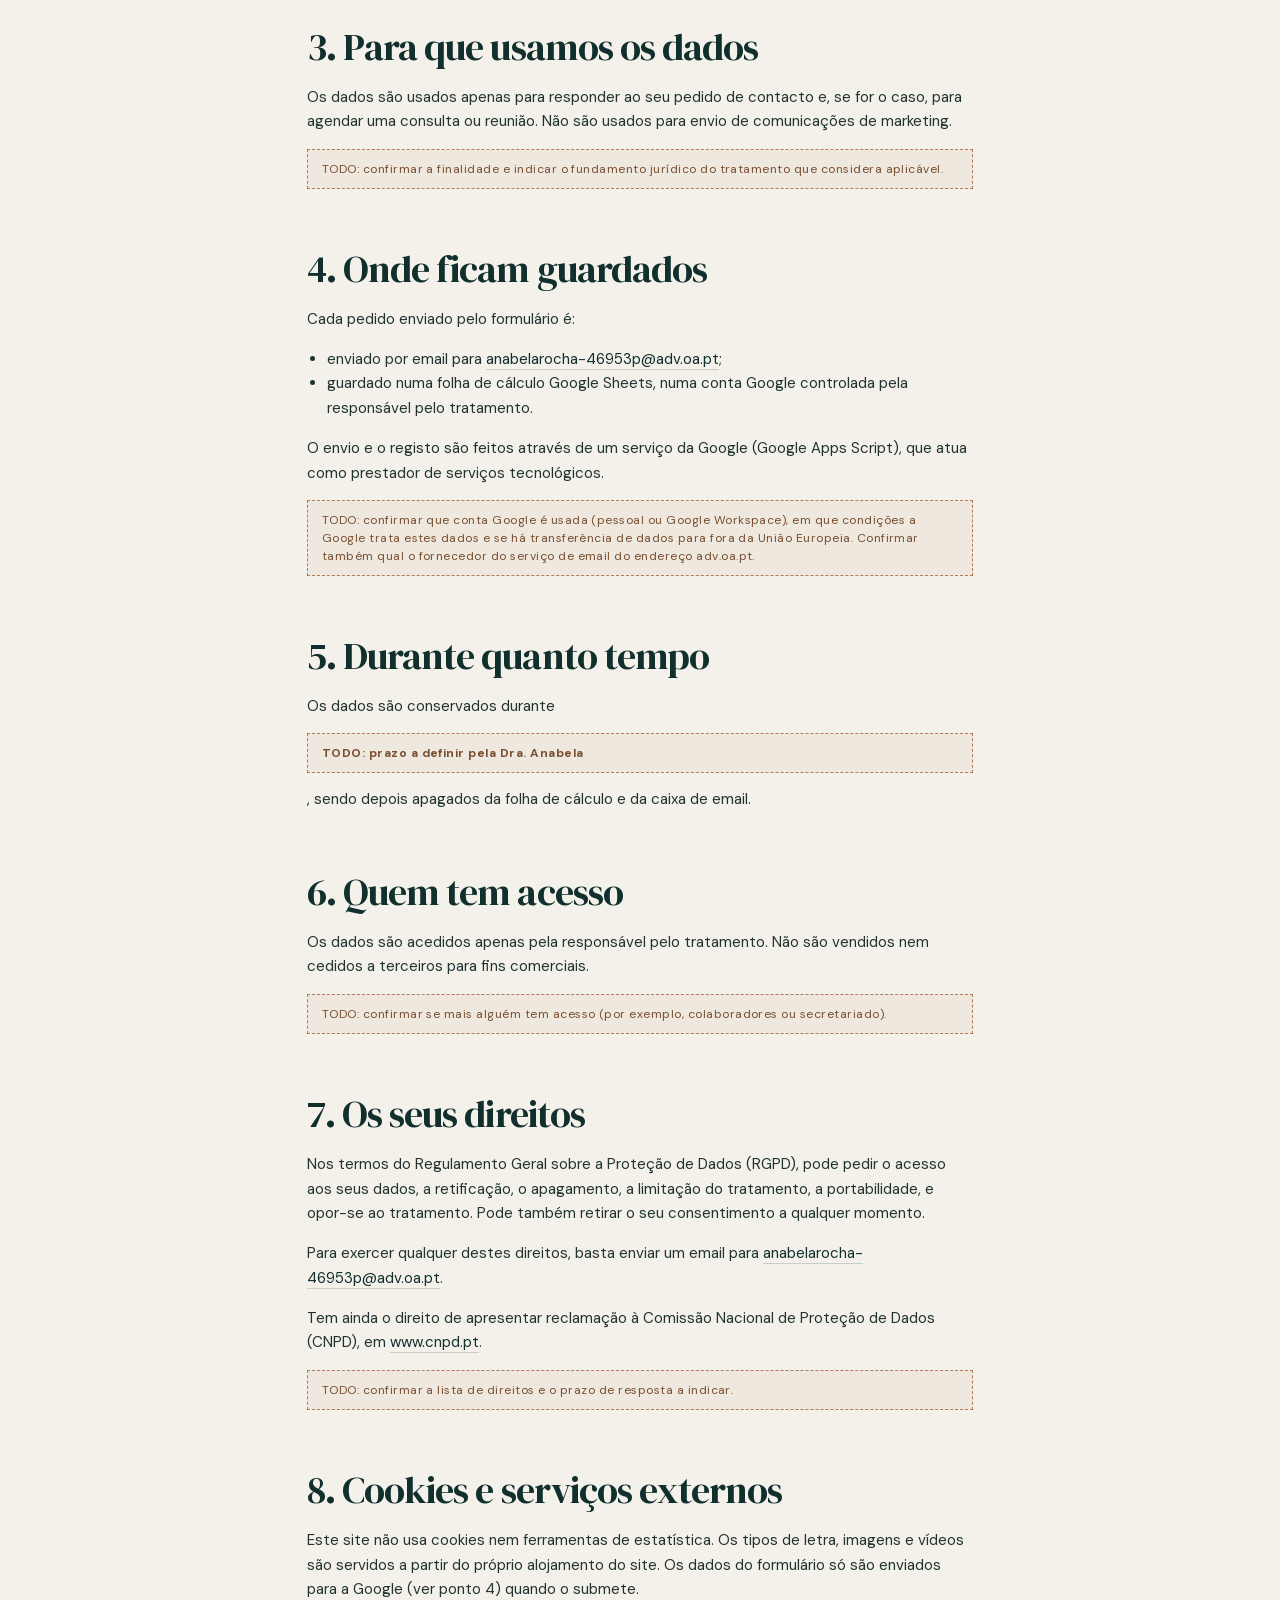
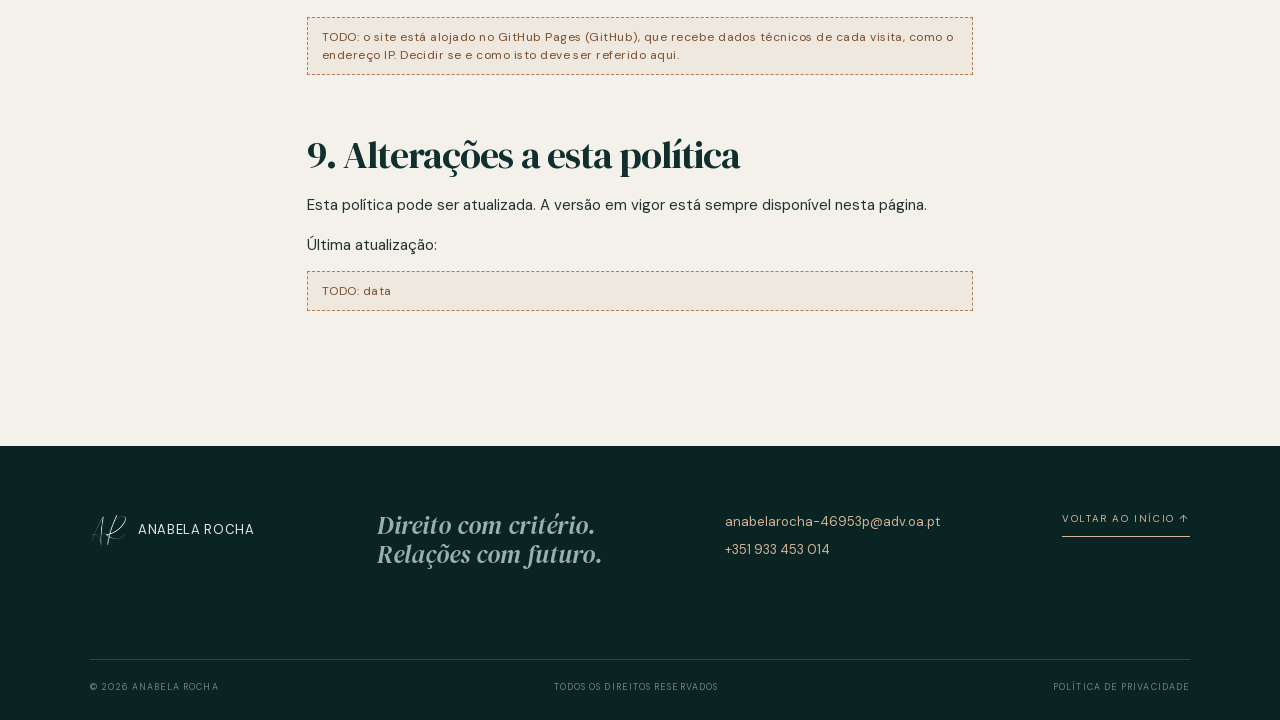
==== commit 270a6834: "consultores" ====
--- a/privacidade.html
+++ b/privacidade.html
@@ -22,9 +22,8 @@
       <a href="index.html#perfil">Perfil</a>
       <a href="index.html#pratica">Áreas de prática</a>
       <a href="index.html#metodo">Abordagem</a>
+      <a href="index.html#parcerias">Consultores imobiliários e agências</a>
       <a href="index.html#escritorio">Escritório</a>
-      <a href="index.html#consultores">Consultores</a>
-      <a href="index.html#parcerias">Parcerias</a>
       <!-- Opiniões: escondida até a Dra. Anabela validar (limites da Ordem a testemunhos ainda por verificar). <a href="opinioes.html">Opiniões</a> -->
       <a href="index.html#consulta">Contactos</a>
       <a class="nav-cta" href="index.html#consulta">Marcar consulta <span>↗</span></a>
--- a/styles.css
+++ b/styles.css
@@ -41,3 +41,4 @@
 .consult-form:not(.is-stepped) .form-step:not(:last-of-type) .step-nav{display:none}
 .is-stepped .step-nav .submit-button{background:#d7b495;color:var(--ink);font-weight:600}.is-stepped .step-nav .submit-button:hover{background:#e8cdb5}
 .visual-story-image img{object-position:82% 60%}
+.consultants .lead+.lead{margin-top:20px}.consultants .lead em,.consultant-points em{color:#e0c4ab;font-style:italic}.consultants-copy .text-link{display:inline-block;margin-top:34px}.consultants-block{margin-top:100px;padding-top:56px;border-top:1px solid rgba(255,255,255,.14)}.consultants-block h3{margin:0;color:var(--white);font:normal clamp(28px,2.8vw,40px)/1.1 var(--serif)}.consultants-block .consultant-points{margin:0}.consultants-quote{max-width:460px;margin:34px 0 0;padding-left:28px;border-left:1px solid var(--copper);color:var(--white);font:italic clamp(20px,1.8vw,24px)/1.35 var(--serif)}@media(max-width:760px){.consultants-block{margin-top:64px;padding-top:40px}.consultants-block h3{margin-bottom:28px}}
